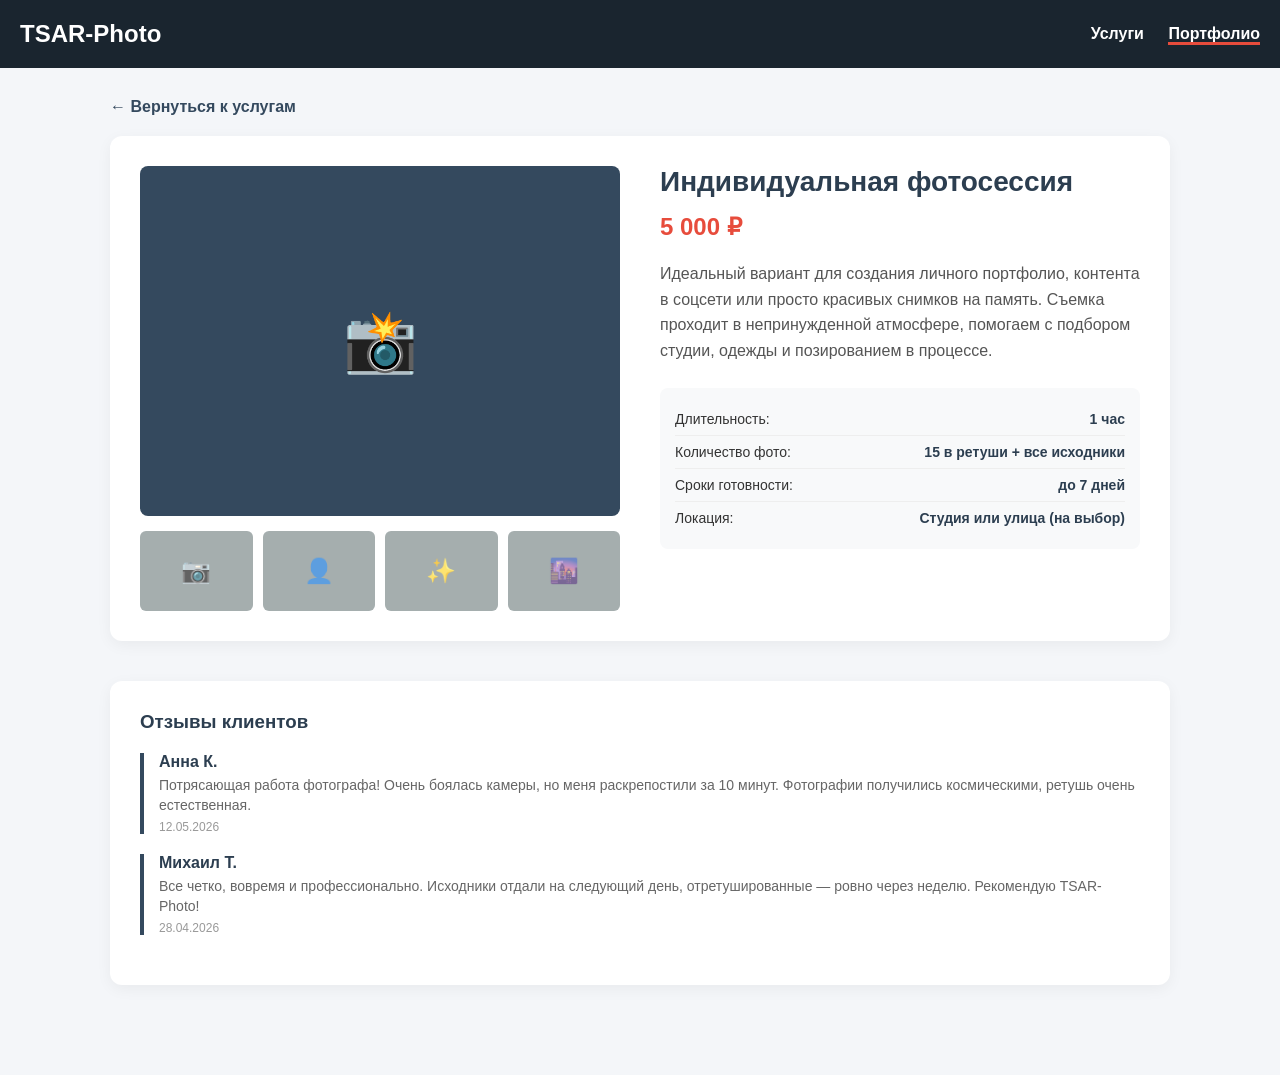
==== detail.html @ cca82523 "feat: добавлен и зафиксирован detail.html" ====
<!DOCTYPE html>
<html lang="ru">
<head>
    <meta charset="UTF-8">
    <meta name="viewport" content="width=device-width, initial-scale=1.0">
    <title>Детали услуги - Индивидуальная фотосессия</title>
    <style>
        * { box-sizing: border-box; margin: 0; padding: 0; font-family: 'Segoe UI', sans-serif; }
        body { background-color: #f4f6f9; color: #333; padding-bottom: 60px; }
        
        header { background: #1a252f; color: white; padding: 20px; display: flex; justify-content: space-between; align-items: center; }
        header h1 { font-size: 24px; }
        header nav a { color: #fff; text-decoration: none; margin-left: 20px; font-weight: 600; }
        header nav a.active { border-bottom: 3px solid #e74c3c; }

        .container { max-width: 1100px; margin: 30px auto; padding: 0 20px; }
        .back-link { display: inline-block; margin-bottom: 20px; color: #34495e; text-decoration: none; font-weight: bold; }

        /* Блок товара/услуги */
        .product-grid { display: grid; grid-template-columns: 1fr 1fr; gap: 40px; background: white; padding: 30px; border-radius: 12px; box-shadow: 0 4px 15px rgba(0,0,0,0.05); }
        
        /* Галерея */
        .gallery-container { display: flex; flex-direction: column; gap: 15px; }
        .main-img { height: 350px; background: #34495e; border-radius: 8px; display: flex; align-items: center; justify-content: center; font-size: 60px; color: white; }
        .thumbnails { display: grid; grid-template-columns: repeat(4, 1fr); gap: 10px; }
        .thumb { height: 80px; background: #7f8c8d; border-radius: 6px; cursor: pointer; display: flex; align-items: center; justify-content: center; font-size: 24px; color: white; opacity: 0.7; transition: 0.3s; }
        .thumb:hover { opacity: 1; border: 2px solid #e74c3c; }

        /* Инфо */
        .info-container h2 { font-size: 28px; color: #2c3e50; margin-bottom: 15px; }
        .price { font-size: 24px; color: #e74c3c; font-weight: bold; margin-bottom: 20px; }
        .description { line-height: 1.6; color: #555; margin-bottom: 25px; }
        
        .specs { list-style: none; background: #f8f9fa; padding: 15px; border-radius: 8px; }
        .specs li { padding: 8px 0; border-bottom: 1px solid #eee; display: flex; justify-content: space-between; font-size: 14px; }
        .specs li:last-child { border: none; }
        .specs strong { color: #2c3e50; }

        /* Отзывы */
        .reviews-section { margin-top: 40px; background: white; padding: 30px; border-radius: 12px; box-shadow: 0 4px 15px rgba(0,0,0,0.05); }
        .reviews-section h3 { margin-bottom: 20px; color: #2c3e50; }
        .review-card { border-left: 4px solid #34495e; padding-left: 15px; margin-bottom: 20px; }
        .review-card h4 { font-size: 16px; color: #2c3e50; margin-bottom: 5px; }
        .review-card p { font-size: 14px; color: #666; line-height: 1.4; }
        .review-date { font-size: 12px; color: #999; margin-top: 5px; }
    </style>
</head>
<body>

    <header>
        <h1>TSAR-Photo</h1>
        <nav>
            <a href="index.html">Услуги</a>
            <a href="detail.html" class="active">Портфолио</a>
        </nav>
    </header>

    <div class="container">
        <a href="index.html" class="back-link">&larr; Вернуться к услугам</a>

        <div class="product-grid">
            <div class="gallery-container">
                <div class="main-img" id="main-preview">📸</div>
                <div class="thumbnails">
                    <div class="thumb" data-img="📸">📷</div>
                    <div class="thumb" data-img="👤">👤</div>
                    <div class="thumb" data-img="✨">✨</div>
                    <div class="thumb" data-img="🌆">🌆</div>
                </div>
            </div>
<div class="info-container">
                <h2>Индивидуальная фотосессия</h2>
                <div class="price">5 000 ₽</div>
                <p class="description">
                    Идеальный вариант для создания личного портфолио, контента в соцсети или просто красивых снимков на память. Съемка проходит в непринужденной атмосфере, помогаем с подбором студии, одежды и позированием в процессе.
                </p>
                
                <ul class="specs">
                    <li><span>Длительность:</span> <strong>1 час</strong></li>
                    <li><span>Количество фото:</span> <strong>15 в ретуши + все исходники</strong></li>
                    <li><span>Сроки готовности:</span> <strong>до 7 дней</strong></li>
                    <li><span>Локация:</span> <strong>Студия или улица (на выбор)</strong></li>
                </ul>
            </div>
        </div>

        <div class="reviews-section">
            <h3>Отзывы клиентов</h3>
            
            <div class="review-card">
                <h4>Анна К.</h4>
                <p>Потрясающая работа фотографа! Очень боялась камеры, но меня раскрепостили за 10 минут. Фотографии получились космическими, ретушь очень естественная.</p>
                <div class="review-date">12.05.2026</div>
            </div>

            <div class="review-card">
                <h4>Михаил Т.</h4>
                <p>Все четко, вовремя и профессионально. Исходники отдали на следующий день, отретушированные — ровно через неделю. Рекомендую TSAR-Photo!</p>
                <div class="review-date">28.04.2026</div>
            </div>
        </div>
    </div>

</body>
</html>
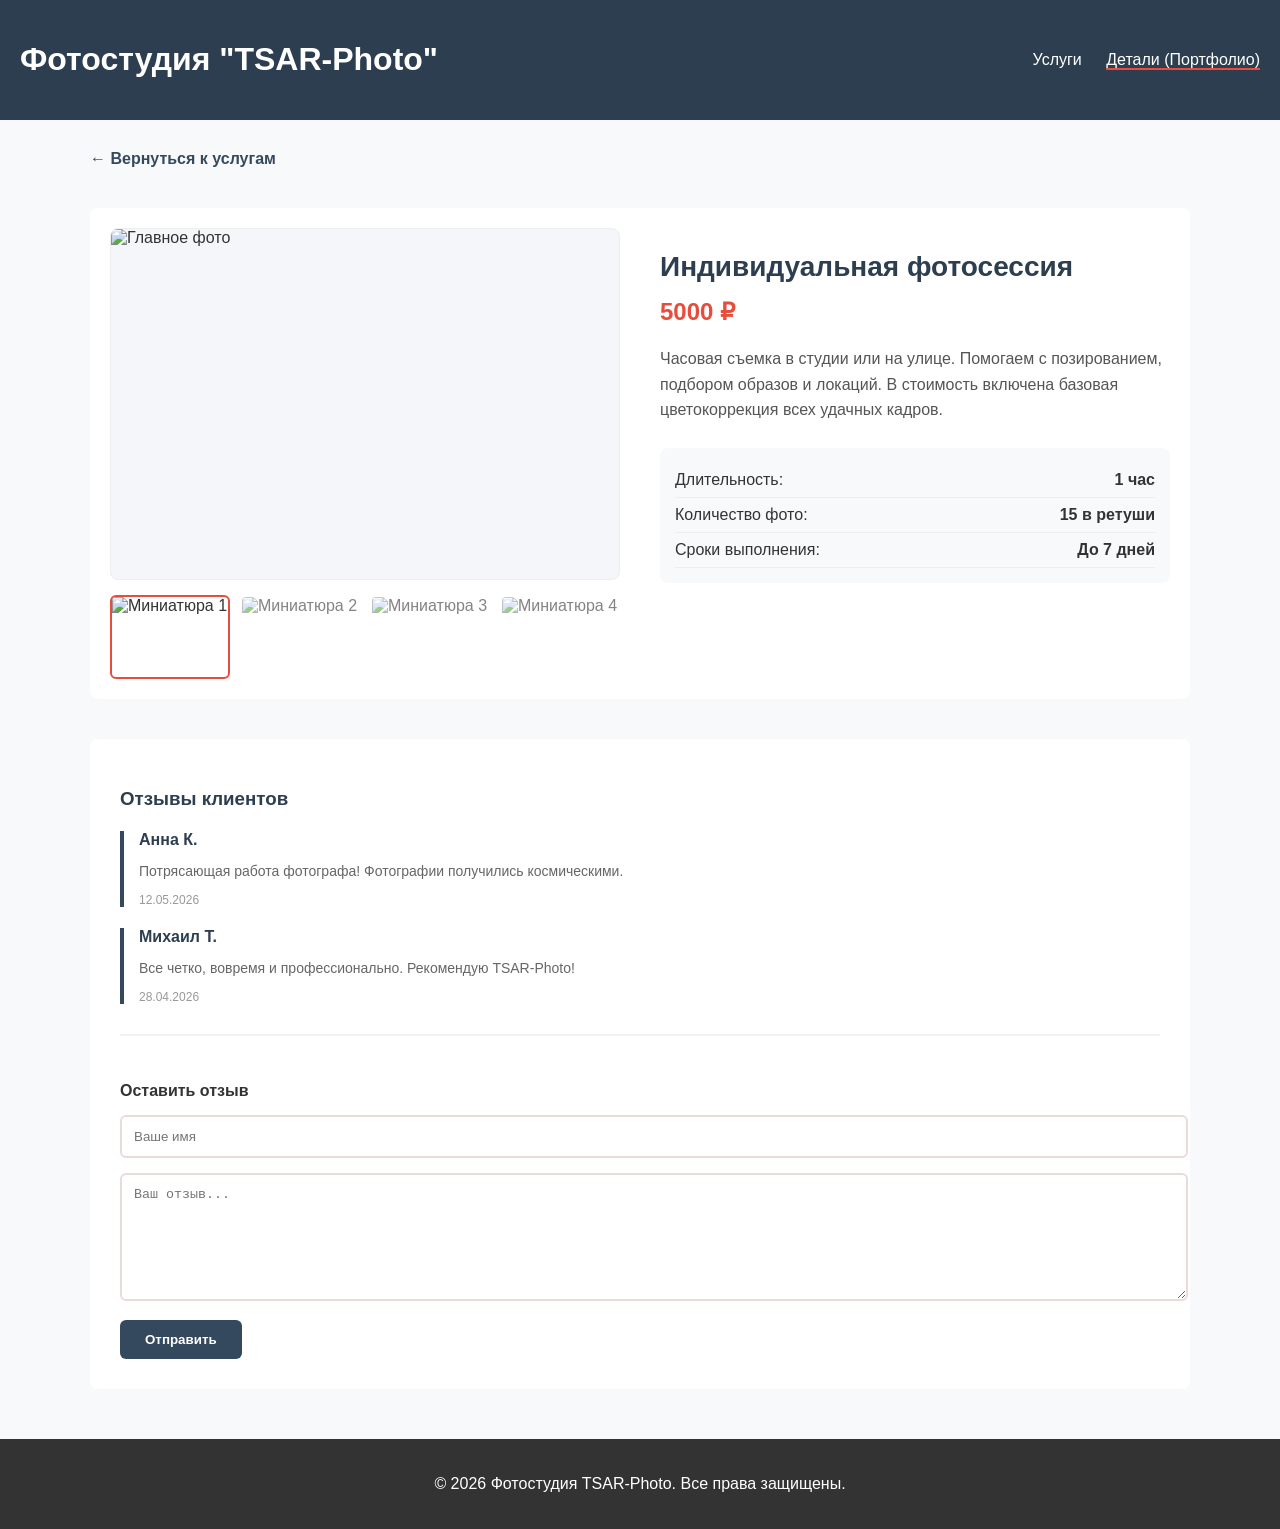
==== commit 8f5946c9: "fix: галерея переведена на реальные изображения с увеличенным просмотром" ====
--- a/detail.html
+++ b/detail.html
@@ -3,103 +3,103 @@
 <head>
     <meta charset="UTF-8">
     <meta name="viewport" content="width=device-width, initial-scale=1.0">
-    <title>Детали услуги - Индивидуальная фотосессия</title>
+    <title>Фотостудия - Детали услуги</title>
+    <link rel="stylesheet" href="style.css">
     <style>
-        * { box-sizing: border-box; margin: 0; padding: 0; font-family: 'Segoe UI', sans-serif; }
-        body { background-color: #f4f6f9; color: #333; padding-bottom: 60px; }
+        .product-grid { display: grid; grid-template-columns: 1fr 1fr; gap: 40px; margin-top: 20px; background: white; padding: 20px; border-radius: 8px; }
+        .gallery-container { display: flex; flex-direction: column; gap: 15px; }
         
-        header { background: #1a252f; color: white; padding: 20px; display: flex; justify-content: space-between; align-items: center; }
-        header h1 { font-size: 24px; }
-        header nav a { color: #fff; text-decoration: none; margin-left: 20px; font-weight: 600; }
-        header nav a.active { border-bottom: 3px solid #e74c3c; }
-
-        .container { max-width: 1100px; margin: 30px auto; padding: 0 20px; }
-        .back-link { display: inline-block; margin-bottom: 20px; color: #34495e; text-decoration: none; font-weight: bold; }
-
-        /* Блок товара/услуги */
-        .product-grid { display: grid; grid-template-columns: 1fr 1fr; gap: 40px; background: white; padding: 30px; border-radius: 12px; box-shadow: 0 4px 15px rgba(0,0,0,0.05); }
+        /* Стили для полноценных картинок */
+        .main-img-container { height: 350px; background: #f4f6f9; border-radius: 8px; overflow: hidden; display: flex; align-items: center; justify-content: center; border: 1px solid #eee; }
+        .main-img-container img { width: 100%; height: 100%; object-fit: cover; transition: opacity 0.3s ease; }
         
-        /* Галерея */
-        .gallery-container { display: flex; flex-direction: column; gap: 15px; }
-        .main-img { height: 350px; background: #34495e; border-radius: 8px; display: flex; align-items: center; justify-content: center; font-size: 60px; color: white; }
         .thumbnails { display: grid; grid-template-columns: repeat(4, 1fr); gap: 10px; }
-        .thumb { height: 80px; background: #7f8c8d; border-radius: 6px; cursor: pointer; display: flex; align-items: center; justify-content: center; font-size: 24px; color: white; opacity: 0.7; transition: 0.3s; }
-        .thumb:hover { opacity: 1; border: 2px solid #e74c3c; }
-
-        /* Инфо */
-        .info-container h2 { font-size: 28px; color: #2c3e50; margin-bottom: 15px; }
+        .thumb { height: 80px; border-radius: 6px; cursor: pointer; object-fit: cover; opacity: 0.6; border: 2px solid transparent; transition: 0.3s; }
+        .thumb:hover, .thumb.active { opacity: 1; border: 2px solid #e74c3c; }
+        
+        .info-container h2 { font-size: 28px; margin-bottom: 15px; color: #2c3e50; }
         .price { font-size: 24px; color: #e74c3c; font-weight: bold; margin-bottom: 20px; }
         .description { line-height: 1.6; color: #555; margin-bottom: 25px; }
+        .specs { list-style: none; background: #f8f9fa; padding: 15px; border-radius: 8px; }
+        .specs li { padding: 8px 0; border-bottom: 1px solid #eee; display: flex; justify-content: space-between; }
         
-        .specs { list-style: none; background: #f8f9fa; padding: 15px; border-radius: 8px; }
-        .specs li { padding: 8px 0; border-bottom: 1px solid #eee; display: flex; justify-content: space-between; font-size: 14px; }
-        .specs li:last-child { border: none; }
-        .specs strong { color: #2c3e50; }
-
-        /* Отзывы */
-        .reviews-section { margin-top: 40px; background: white; padding: 30px; border-radius: 12px; box-shadow: 0 4px 15px rgba(0,0,0,0.05); }
+        .reviews-section { margin-top: 40px; background: white; padding: 30px; border-radius: 8px; }
         .reviews-section h3 { margin-bottom: 20px; color: #2c3e50; }
         .review-card { border-left: 4px solid #34495e; padding-left: 15px; margin-bottom: 20px; }
-        .review-card h4 { font-size: 16px; color: #2c3e50; margin-bottom: 5px; }
-        .review-card p { font-size: 14px; color: #666; line-height: 1.4; }
+        .review-card h4 { font-size: 16px; margin-bottom: 5px; color: #2c3e50; }
+        .review-card p { font-size: 14px; color: #666; }
         .review-date { font-size: 12px; color: #999; margin-top: 5px; }
+        
+        .review-form { margin-top: 30px; border-top: 2px solid #f1f1f1; padding-top: 25px; }
+        .review-form h4 { margin-bottom: 15px; }
+        .form-group { margin-bottom: 15px; }
+        .form-group input, .form-group textarea { width: 100%; padding: 12px; border: 2px solid #ebdada; border-radius: 6px; outline: none; }
+        .form-group textarea { height: 100px; resize: vertical; }
+        .submit-btn { padding: 12px 25px; background: #34495e; color: white; border: none; font-weight: 600; border-radius: 6px; cursor: pointer; transition: 0.3s; }
+        .submit-btn:hover { background: #1a252f; }
+        .back-link { display: inline-block; margin-bottom: 20px; color: #34495e; text-decoration: none; font-weight: bold; }
     </style>
 </head>
 <body>
 
     <header>
-        <h1>TSAR-Photo</h1>
+        <h1>Фотостудия "TSAR-Photo"</h1>
         <nav>
             <a href="index.html">Услуги</a>
-            <a href="detail.html" class="active">Портфолио</a>
+            <a href="detail.html" class="active">Детали (Портфолио)</a>
         </nav>
     </header>
 
-    <div class="container">
+    <main class="container" style="max-width: 1100px; margin: 30px auto; padding: 0 20px;">
         <a href="index.html" class="back-link">&larr; Вернуться к услугам</a>
-
         <div class="product-grid">
             <div class="gallery-container">
-                <div class="main-img" id="main-preview">📸</div>
-                <div class="thumbnails">
-                    <div class="thumb" data-img="📸">📷</div>
-                    <div class="thumb" data-img="👤">👤</div>
-                    <div class="thumb" data-img="✨">✨</div>
-                    <div class="thumb" data-img="🌆">🌆</div>
+                <div class="main-img-container">
+                    <img id="main-preview" src="https://images.unsplash.com/photo-1542038784456-1ea8e935640e?w=800" alt="Главное фото">
+                </div>
+                <div class="thumbnails" id="thumbs-container">
+                    <img class="thumb active" src="https://images.unsplash.com/photo-1542038784456-1ea8e935640e?w=200" data-full="https://images.unsplash.com/photo-1542038784456-1ea8e935640e?w=800" alt="Миниатюра 1">
+                    <img class="thumb" src="https://images.unsplash.com/photo-1516035069371-29a1b244cc32?w=200" data-full="https://images.unsplash.com/photo-1516035069371-29a1b244cc32?w=800" alt="Миниатюра 2">
+                    <img class="thumb" src="https://images.unsplash.com/photo-1554048612-b6a482bc67e5?w=200" data-full="https://images.unsplash.com/photo-1554048612-b6a482bc67e5?w=800" alt="Миниатюра 3">
+                    <img class="thumb" src="https://images.unsplash.com/photo-1452780212940-6f5c0d14d84a?w=200" data-full="https://images.unsplash.com/photo-1452780212940-6f5c0d14d84a?w=800" alt="Миниатюра 4">
                 </div>
             </div>
-<div class="info-container">
+
+            <div class="info-container">
                 <h2>Индивидуальная фотосессия</h2>
-                <div class="price">5 000 ₽</div>
+                <div class="price">5000 ₽</div>
                 <p class="description">
-                    Идеальный вариант для создания личного портфолио, контента в соцсети или просто красивых снимков на память. Съемка проходит в непринужденной атмосфере, помогаем с подбором студии, одежды и позированием в процессе.
+                    Часовая съемка в студии или на улице. Помогаем с позированием, подбором образов и локаций. В стоимость включена базовая цветокоррекция всех удачных кадров.
                 </p>
-                
                 <ul class="specs">
                     <li><span>Длительность:</span> <strong>1 час</strong></li>
-                    <li><span>Количество фото:</span> <strong>15 в ретуши + все исходники</strong></li>
-                    <li><span>Сроки готовности:</span> <strong>до 7 дней</strong></li>
-                    <li><span>Локация:</span> <strong>Студия или улица (на выбор)</strong></li>
+                    <li><span>Количество фото:</span> <strong>15 в ретуши</strong></li>
+                    <li><span>Сроки выполнения:</span> <strong>До 7 дней</strong></li>
                 </ul>
             </div>
         </div>
 
         <div class="reviews-section">
             <h3>Отзывы клиентов</h3>
-            
-            <div class="review-card">
-                <h4>Анна К.</h4>
-                <p>Потрясающая работа фотографа! Очень боялась камеры, но меня раскрепостили за 10 минут. Фотографии получились космическими, ретушь очень естественная.</p>
-                <div class="review-date">12.05.2026</div>
-            </div>
+            <div id="reviews-list"></div>
 
-            <div class="review-card">
-                <h4>Михаил Т.</h4>
-                <p>Все четко, вовремя и профессионально. Исходники отдали на следующий день, отретушированные — ровно через неделю. Рекомендую TSAR-Photo!</p>
-                <div class="review-date">28.04.2026</div>
-            </div>
+            <form class="review-form" id="comment-form">
+                <h4>Оставить отзыв</h4>
+                <div class="form-group">
+                    <input type="text" id="author-input" placeholder="Ваше имя" required>
+                </div>
+                <div class="form-group">
+                    <textarea id="text-input" placeholder="Ваш отзыв..." required></textarea>
+                </div>
+                <button type="submit" class="submit-btn">Отправить</button>
+            </form>
         </div>
-    </div>
+    </main>
 
+    <footer>
+        <p>&copy; 2026 Фотостудия TSAR-Photo. Все права защищены.</p>
+    </footer>
+
+    <script src="detail-script.js"></script>
 </body>
 </html>
--- a/style.css
+++ b/style.css
@@ -0,0 +1,146 @@
+:root {
+    --primary-color: #2c3e50;
+    --accent-color: #e74c3c;
+    --bg-color: #f8f9fa;
+    --card-bg: #ffffff;
+}
+
+body {
+    font-family: 'Segoe UI', Tahoma, Geneva, Verdana, sans-serif;
+    background-color: var(--bg-color);
+    margin: 0;
+    padding: 0;
+    color: #333;
+}
+
+header {
+    background-color: var(--primary-color);
+    color: white;
+    padding: 20px;
+    display: flex;
+    justify-content: space-between;
+    align-items: center;
+}
+
+header nav a {
+    color: white;
+    text-decoration: none;
+    margin-left: 20px;
+}
+
+header nav a.active {
+    border-bottom: 2px solid var(--accent-color);
+}
+
+main {
+    max-width: 1200px;
+    margin: 30px auto;
+    padding: 0 20px;
+}
+
+/* Фильтры */
+.controls {
+    display: flex;
+    justify-content: space-between;
+    align-items: center;
+    margin-bottom: 30px;
+    gap: 20px;
+}
+
+#search-input {
+    padding: 10px;
+    width: 300px;
+    border: 1px solid #ccc;
+    border-radius: 4px;
+}
+
+.sorting button {
+    padding: 10px 15px;
+    background-color: #fff;
+    border: 1px solid var(--primary-color);
+    cursor: pointer;
+    border-radius: 4px;
+    transition: 0.3s;
+}
+
+.sorting button:hover {
+    background-color: var(--primary-color);
+    color: white;
+}
+
+/* Сетка карточек */
+.services-list {
+    display: grid;
+    grid-template-columns: repeat(auto-fill, minmax(280px, 1fr));
+    gap: 25px;
+    margin-bottom: 40px;
+}
+
+.service-card {
+    background: var(--card-bg);
+    border-radius: 8px;
+    overflow: hidden;
+    box-shadow: 0 4px 6px rgba(0,0,0,0.1);
+    display: flex;
+    flex-direction: column;
+}
+
+.service-card img {
+    width: 100%;
+    height: 200px;
+    object-fit: cover;
+}
+
+.service-card h3 {
+    margin: 15px;
+    font-size: 1.2rem;
+}
+
+.service-card p {
+    margin: 0 15px 15px;
+    font-size: 0.9rem;
+    color: #666;
+    flex-grow: 1;
+}
+
+.service-card .price {
+    margin: 15px;
+    font-weight: bold;
+    color: var(--accent-color);
+    font-size: 1.1rem;
+}
+
+/* Пагинация */
+.pagination {
+    display: flex;
+    justify-content: center;
+    gap: 10px;
+    margin-top: 30px;
+}
+
+.page-btn {
+    padding: 8px 16px;
+    border: 1px solid #ccc;
+    background-color: white;
+    cursor: pointer;
+    border-radius: 4px;
+}
+
+.page-btn.active {
+    background-color: var(--primary-color);
+    color: white;
+    border-color: var(--primary-color);
+}
+
+.page-btn:disabled {
+    background-color: #e0e0e0;
+    cursor: not-allowed;
+}
+
+footer {
+    text-align: center;
+    padding: 20px;
+    background-color: #333;
+    color: white;
+    margin-top: 50px;
+}
